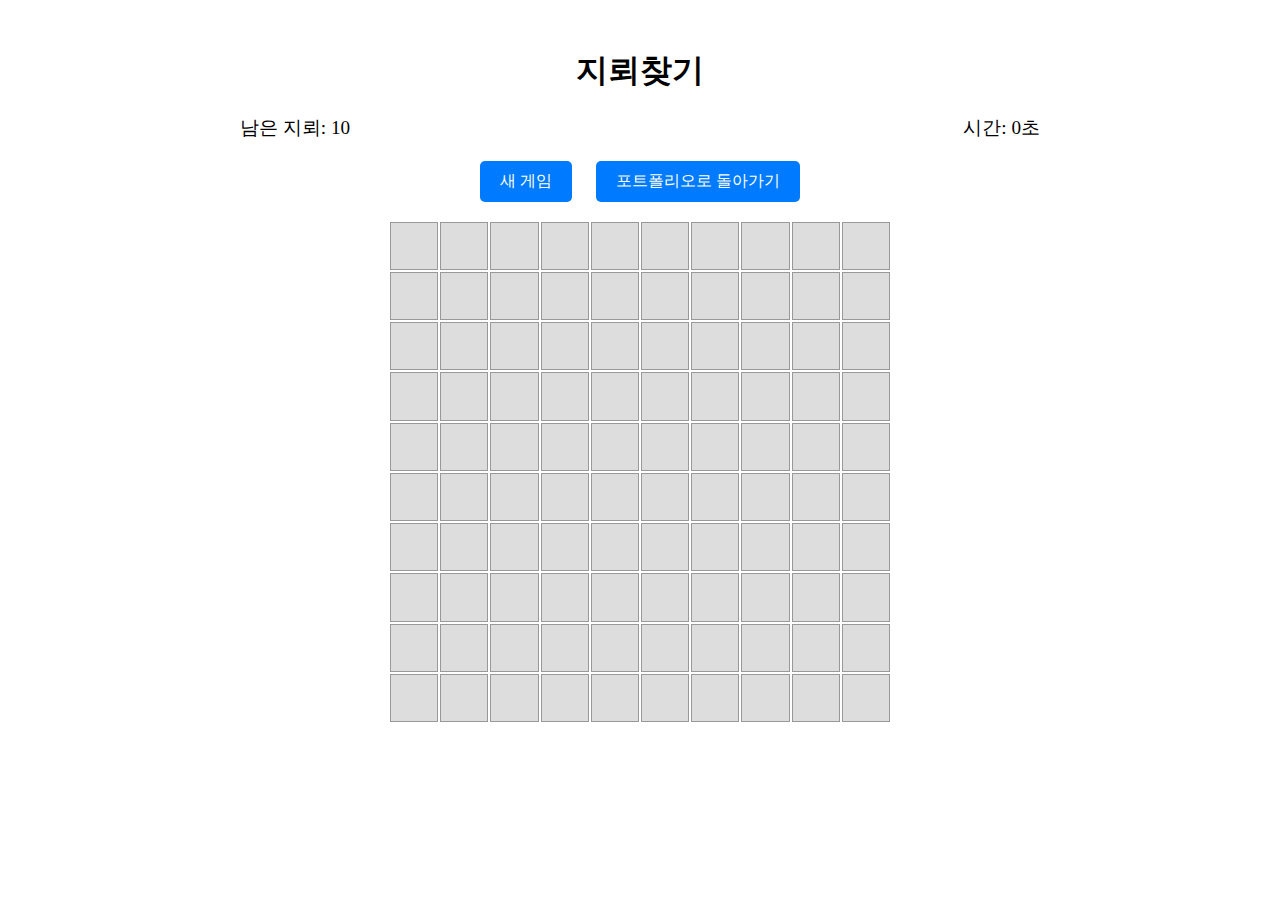
==== minesweeper.html @ d7d3e3eb "first" ====
<!DOCTYPE html>
<html lang="ko">
<head>
    <meta charset="UTF-8">
    <meta name="viewport" content="width=device-width, initial-scale=1.0">
    <title>지뢰찾기 게임</title>
    <link rel="stylesheet" href="css/minesweeper.css">
</head>
<body>
    <div class="game-container">
        <h1>지뢰찾기</h1>
        <div class="game-info">
            <div class="mines-count">남은 지뢰: <span id="minesLeft">10</span></div>
            <div class="timer">시간: <span id="timer">0</span>초</div>
        </div>
        <div class="controls">
            <button id="newGame">새 게임</button>
            <button id="backToPortfolio">포트폴리오로 돌아가기</button>
        </div>
        <div class="board" id="board"></div>
        <div class="game-status" id="gameStatus"></div>
    </div>
    <script src="js/minesweeper.js"></script>
</body>
</html>
---- css/minesweeper.css ----
.game-container {
    max-width: 800px;
    margin: 0 auto;
    padding: 20px;
    text-align: center;
}

.game-info {
    display: flex;
    justify-content: space-between;
    margin: 20px 0;
    font-size: 1.2em;
}

.controls {
    margin: 20px 0;
}

.controls button {
    padding: 10px 20px;
    margin: 0 10px;
    font-size: 1em;
    cursor: pointer;
    background-color: #007bff;
    color: white;
    border: none;
    border-radius: 5px;
    transition: background-color 0.3s;
}

.controls button:hover {
    background-color: #0056b3;
}

.board {
    display: grid;
    grid-template-columns: repeat(10, 1fr);
    gap: 2px;
    margin: 20px auto;
    max-width: 500px;
}

.cell {
    aspect-ratio: 1;
    display: flex;
    align-items: center;
    justify-content: center;
    background-color: #ddd;
    border: 1px solid #999;
    cursor: pointer;
    font-weight: bold;
    transition: background-color 0.2s;
}

.cell:hover {
    background-color: #ccc;
}

.cell.revealed {
    background-color: #fff;
}

.cell.mine {
    background-color: #ff4444;
}

.cell.flagged {
    background-color: #ffcc00;
}

.game-status {
    margin-top: 20px;
    font-size: 1.2em;
    font-weight: bold;
    min-height: 30px;
}

/* 숫자 색상 */
.cell[data-value="1"] { color: blue; }
.cell[data-value="2"] { color: green; }
.cell[data-value="3"] { color: red; }
.cell[data-value="4"] { color: darkblue; }
.cell[data-value="5"] { color: darkred; }
.cell[data-value="6"] { color: teal; }
.cell[data-value="7"] { color: black; }
.cell[data-value="8"] { color: gray; }
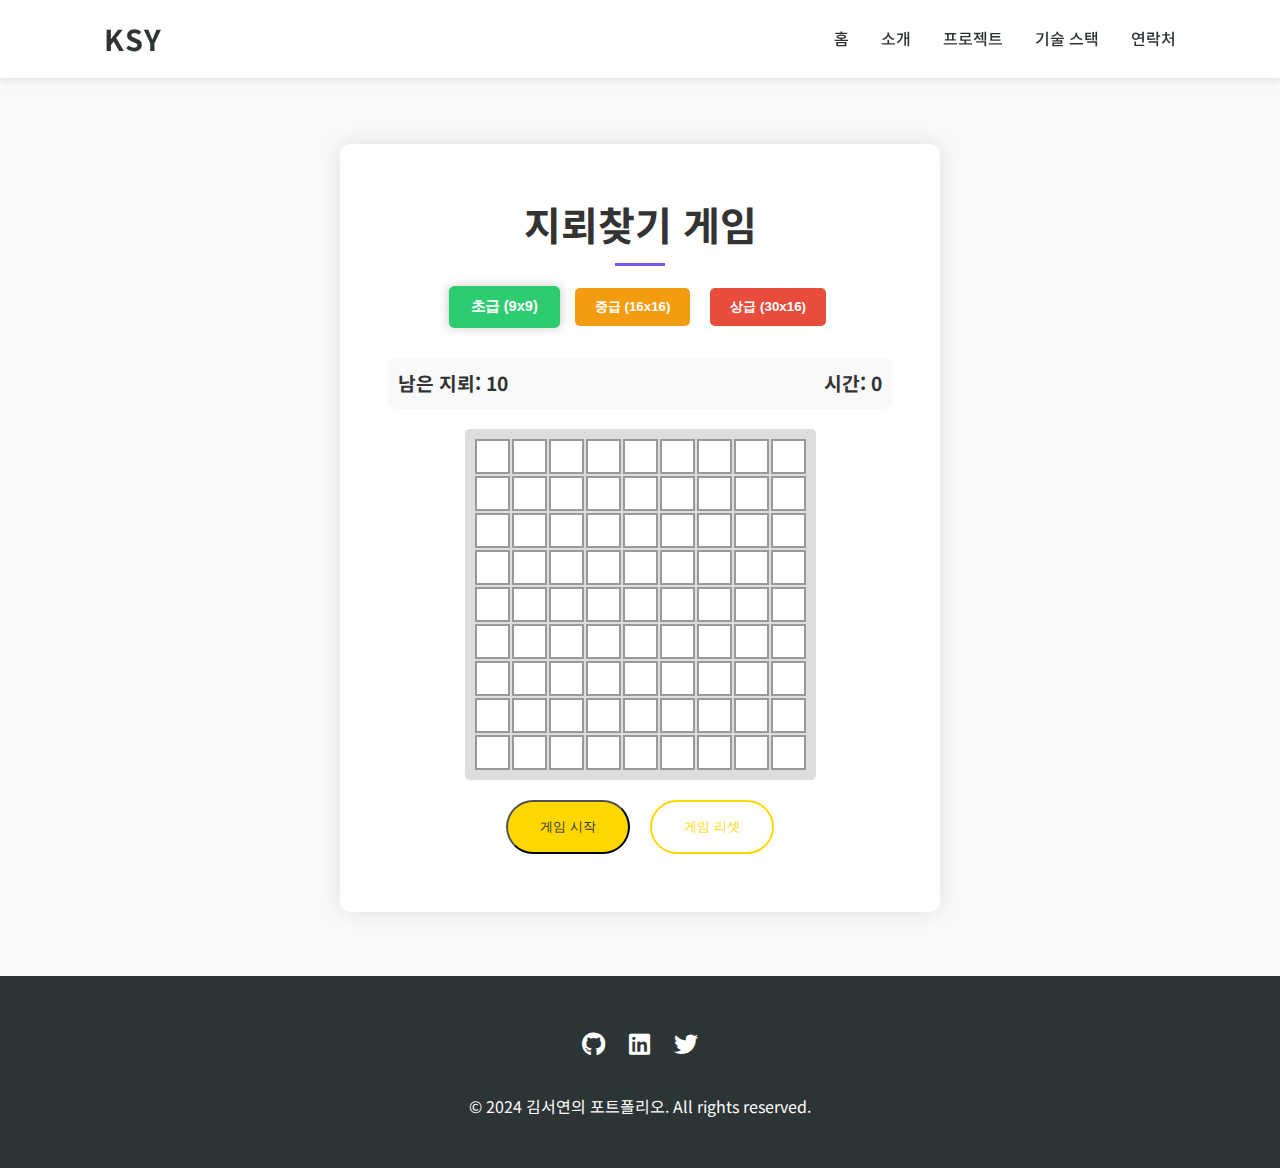
==== commit e40e5cfe: "게임추가" ====
--- a/minesweeper.html
+++ b/minesweeper.html
@@ -4,22 +4,172 @@
     <meta charset="UTF-8">
     <meta name="viewport" content="width=device-width, initial-scale=1.0">
     <title>지뢰찾기 게임</title>
-    <link rel="stylesheet" href="css/minesweeper.css">
+    <link rel="stylesheet" href="css/style.css">
+    <link rel="stylesheet" href="https://cdnjs.cloudflare.com/ajax/libs/font-awesome/6.0.0/css/all.min.css">
+    <link href="https://fonts.googleapis.com/css2?family=Noto+Sans+KR:wght@300;400;500;700&display=swap" rel="stylesheet">
+    <style>
+        main {
+            padding-top: 80px;
+            min-height: calc(100vh - 160px);
+        }
+        .game-container {
+            max-width: 600px;
+            margin: 4rem auto;
+            padding: 3rem;
+            background-color: #fff;
+            border-radius: 10px;
+            box-shadow: 0 0 20px rgba(0, 0, 0, 0.1);
+        }
+        .game-title {
+            text-align: center;
+            margin-bottom: 2rem;
+            color: #333;
+        }
+        .difficulty-selector {
+            display: flex;
+            justify-content: center;
+            gap: 20px;
+            margin-bottom: 2rem;
+        }
+        .difficulty-btn {
+            padding: 10px 20px;
+            border: none;
+            border-radius: 5px;
+            cursor: pointer;
+            font-weight: bold;
+            transition: all 0.3s;
+        }
+        .difficulty-btn:hover {
+            transform: translateY(-2px);
+        }
+        .difficulty-btn.easy {
+            background-color: #2ecc71;
+            color: white;
+        }
+        .difficulty-btn.medium {
+            background-color: #f39c12;
+            color: white;
+        }
+        .difficulty-btn.hard {
+            background-color: #e74c3c;
+            color: white;
+        }
+        .difficulty-btn.selected {
+            transform: scale(1.1);
+            box-shadow: 0 0 10px rgba(0, 0, 0, 0.2);
+        }
+        .game-info {
+            display: flex;
+            justify-content: space-between;
+            margin-bottom: 20px;
+            padding: 10px;
+            background-color: #f8f9fa;
+            border-radius: 8px;
+        }
+        .game-info span {
+            font-size: 1.2rem;
+            font-weight: bold;
+        }
+        #board {
+            display: grid;
+            gap: 2px;
+            background-color: #ddd;
+            padding: 10px;
+            border-radius: 5px;
+            margin: 0 auto;
+            width: fit-content;
+        }
+        .cell {
+            width: 35px;
+            height: 35px;
+            background-color: #fff;
+            border: 2px solid #999;
+            display: flex;
+            align-items: center;
+            justify-content: center;
+            font-size: 1.1rem;
+            cursor: pointer;
+            user-select: none;
+        }
+        .cell:hover {
+            background-color: #f0f0f0;
+        }
+        .cell.revealed {
+            background-color: #e0e0e0;
+        }
+        .cell.mine {
+            background-color: #ff6b6b;
+        }
+        .cell.flagged {
+            background-color: #ffd166;
+        }
+        .cell[data-value="1"] { color: #0000ff; }
+        .cell[data-value="2"] { color: #008000; }
+        .cell[data-value="3"] { color: #ff0000; }
+        .cell[data-value="4"] { color: #000080; }
+        .cell[data-value="5"] { color: #800000; }
+        .cell[data-value="6"] { color: #008080; }
+        .cell[data-value="7"] { color: #000000; }
+        .cell[data-value="8"] { color: #808080; }
+        .game-controls {
+            display: flex;
+            justify-content: center;
+            gap: 20px;
+            margin-top: 20px;
+        }
+        .game-status {
+            text-align: center;
+            font-size: 1.2rem;
+            font-weight: bold;
+            margin: 10px 0;
+            color: #4CAF50;
+        }
+    </style>
 </head>
 <body>
-    <div class="game-container">
-        <h1>지뢰찾기</h1>
-        <div class="game-info">
-            <div class="mines-count">남은 지뢰: <span id="minesLeft">10</span></div>
-            <div class="timer">시간: <span id="timer">0</span>초</div>
+    <header>
+        <nav>
+            <div class="logo">KSY</div>
+            <ul class="nav-links">
+                <li><a href="index.html#home">홈</a></li>
+                <li><a href="index.html#about">소개</a></li>
+                <li><a href="index.html#projects">프로젝트</a></li>
+                <li><a href="index.html#skills">기술 스택</a></li>
+                <li><a href="index.html#contact">연락처</a></li>
+            </ul>
+        </nav>
+    </header>
+
+    <main>
+        <div class="game-container">
+            <h2 class="game-title">지뢰찾기 게임</h2>
+            <div class="difficulty-selector">
+                <button class="difficulty-btn easy selected" data-difficulty="easy">초급 (9x9)</button>
+                <button class="difficulty-btn medium" data-difficulty="medium">중급 (16x16)</button>
+                <button class="difficulty-btn hard" data-difficulty="hard">상급 (30x16)</button>
+            </div>
+            <div class="game-info">
+                <span>남은 지뢰: <span id="minesLeft">0</span></span>
+                <span>시간: <span id="timer">0</span></span>
+            </div>
+            <div id="board"></div>
+            <div class="game-controls">
+                <button id="startGame" class="btn primary">게임 시작</button>
+                <button id="resetGame" class="btn secondary">게임 리셋</button>
+            </div>
+            <div id="gameStatus" class="game-status"></div>
         </div>
-        <div class="controls">
-            <button id="newGame">새 게임</button>
-            <button id="backToPortfolio">포트폴리오로 돌아가기</button>
+    </main>
+
+    <footer>
+        <div class="social-links">
+            <a href="#"><i class="fab fa-github"></i></a>
+            <a href="#"><i class="fab fa-linkedin"></i></a>
+            <a href="#"><i class="fab fa-twitter"></i></a>
         </div>
-        <div class="board" id="board"></div>
-        <div class="game-status" id="gameStatus"></div>
-    </div>
+        <p>&copy; 2024 김서연의 포트폴리오. All rights reserved.</p>
+    </footer>
+
     <script src="js/minesweeper.js"></script>
 </body>
 </html> --- a/css/style.css
+++ b/css/style.css
@@ -0,0 +1,432 @@
+/* 기본 스타일 */
+* {
+    margin: 0;
+    padding: 0;
+    box-sizing: border-box;
+}
+
+body {
+    font-family: 'Noto Sans KR', sans-serif;
+    line-height: 1.6;
+    color: #333;
+    background-color: #f8f9fa;
+}
+
+/* 헤더 스타일 */
+header {
+    background-color: rgba(255, 255, 255, 0.95);
+    box-shadow: 0 2px 10px rgba(0,0,0,0.1);
+    position: fixed;
+    width: 100%;
+    top: 0;
+    z-index: 1000;
+    backdrop-filter: blur(10px);
+}
+
+nav {
+    display: flex;
+    justify-content: space-between;
+    align-items: center;
+    padding: 1rem 5%;
+    max-width: 1200px;
+    margin: 0 auto;
+}
+
+.logo {
+    font-size: 1.8rem;
+    font-weight: 700;
+    color: #2d3436;
+    letter-spacing: 2px;
+}
+
+.nav-links {
+    display: flex;
+    list-style: none;
+    gap: 2rem;
+}
+
+.nav-links a {
+    text-decoration: none;
+    color: #2d3436;
+    font-weight: 500;
+    transition: color 0.3s;
+    position: relative;
+}
+
+.nav-links a::after {
+    content: '';
+    position: absolute;
+    width: 0;
+    height: 2px;
+    bottom: -5px;
+    left: 0;
+    background-color: #6c5ce7;
+    transition: width 0.3s;
+}
+
+.nav-links a:hover::after {
+    width: 100%;
+}
+
+/* 섹션 공통 스타일 */
+section {
+    padding: 8rem 5%;
+    min-height: 100vh;
+    display: flex;
+    flex-direction: column;
+    justify-content: center;
+}
+
+h2 {
+    text-align: center;
+    margin-bottom: 4rem;
+    font-size: 2.5rem;
+    color: #2d3436;
+    position: relative;
+}
+
+h2::after {
+    content: '';
+    position: absolute;
+    bottom: -10px;
+    left: 50%;
+    transform: translateX(-50%);
+    width: 50px;
+    height: 3px;
+    background-color: #6c5ce7;
+}
+
+/* 히어로 섹션 */
+.hero {
+    background: linear-gradient(135deg, #6c5ce7, #a363d9);
+    color: white;
+    text-align: center;
+    padding-top: 8rem;
+    position: relative;
+    overflow: hidden;
+}
+
+.hero::before {
+    content: '';
+    position: absolute;
+    top: 0;
+    left: 0;
+    right: 0;
+    bottom: 0;
+    background: url('data:image/svg+xml,<svg xmlns="http://www.w3.org/2000/svg" viewBox="0 0 1440 320"><path fill="rgba(255,255,255,0.1)" d="M0,96L48,112C96,128,192,160,288,160C384,160,480,128,576,112C672,96,768,96,864,112C960,128,1056,160,1152,160C1248,160,1344,128,1392,112L1440,96L1440,320L1392,320C1344,320,1248,320,1152,320C1056,320,960,320,864,320C768,320,672,320,576,320C480,320,384,320,288,320C192,320,96,320,48,320L0,320Z"></path></svg>') no-repeat bottom;
+    background-size: cover;
+    opacity: 0.1;
+}
+
+.hero-content {
+    position: relative;
+    z-index: 1;
+    max-width: 800px;
+    margin: 0 auto;
+}
+
+.hero h1 {
+    font-size: 3.5rem;
+    margin-bottom: 1rem;
+    line-height: 1.2;
+}
+
+.highlight {
+    color: #ffd700;
+    position: relative;
+    display: inline-block;
+}
+
+.highlight::after {
+    content: '';
+    position: absolute;
+    bottom: -5px;
+    left: 0;
+    width: 100%;
+    height: 3px;
+    background-color: #ffd700;
+}
+
+.subtitle {
+    font-size: 1.5rem;
+    margin-bottom: 2rem;
+    opacity: 0.9;
+}
+
+.hero-buttons {
+    display: flex;
+    gap: 1rem;
+    justify-content: center;
+}
+
+.btn {
+    padding: 1rem 2rem;
+    border-radius: 30px;
+    text-decoration: none;
+    font-weight: 500;
+    transition: all 0.3s;
+}
+
+.btn.primary {
+    background-color: #ffd700;
+    color: #2d3436;
+}
+
+.btn.secondary {
+    background-color: transparent;
+    border: 2px solid #ffd700;
+    color: #ffd700;
+}
+
+.btn:hover {
+    transform: translateY(-3px);
+    box-shadow: 0 5px 15px rgba(0,0,0,0.2);
+}
+
+.scroll-indicator {
+    position: absolute;
+    bottom: 2rem;
+    left: 50%;
+    transform: translateX(-50%);
+    animation: bounce 2s infinite;
+}
+
+@keyframes bounce {
+    0%, 20%, 50%, 80%, 100% {
+        transform: translateY(0);
+    }
+    40% {
+        transform: translateY(-30px);
+    }
+    60% {
+        transform: translateY(-15px);
+    }
+}
+
+/* 소개 섹션 */
+.about-content {
+    display: grid;
+    grid-template-columns: 1fr 1fr;
+    gap: 4rem;
+    max-width: 1200px;
+    margin: 0 auto;
+    align-items: center;
+}
+
+.about-text {
+    font-size: 1.1rem;
+}
+
+.about-text ul {
+    list-style: none;
+    margin-top: 1rem;
+}
+
+.about-text li {
+    margin-bottom: 0.5rem;
+    padding-left: 1.5rem;
+    position: relative;
+}
+
+.about-text li::before {
+    content: '•';
+    color: #6c5ce7;
+    position: absolute;
+    left: 0;
+}
+
+.about-image img {
+    width: 100%;
+    border-radius: 10px;
+    box-shadow: 0 10px 30px rgba(0,0,0,0.1);
+}
+
+/* 프로젝트 섹션 */
+.project-grid {
+    display: grid;
+    grid-template-columns: repeat(auto-fit, minmax(350px, 1fr));
+    gap: 2rem;
+    max-width: 1200px;
+    margin: 0 auto;
+}
+
+.project-card {
+    background: white;
+    border-radius: 10px;
+    overflow: hidden;
+    box-shadow: 0 5px 15px rgba(0,0,0,0.1);
+    transition: transform 0.3s;
+}
+
+.project-card:hover {
+    transform: translateY(-10px);
+}
+
+.project-image img {
+    width: 100%;
+    height: 200px;
+    object-fit: cover;
+}
+
+.project-content {
+    padding: 1.5rem;
+}
+
+.project-content h3 {
+    margin-bottom: 0.5rem;
+    color: #2d3436;
+}
+
+.project-content p {
+    color: #636e72;
+    margin-bottom: 1rem;
+}
+
+.project-tags {
+    display: flex;
+    flex-wrap: wrap;
+    gap: 0.5rem;
+}
+
+.project-tags span {
+    background-color: #f1f2f6;
+    padding: 0.3rem 0.8rem;
+    border-radius: 20px;
+    font-size: 0.9rem;
+    color: #6c5ce7;
+}
+
+/* 기술 스택 섹션 */
+.skills-grid {
+    display: grid;
+    grid-template-columns: repeat(auto-fit, minmax(120px, 1fr));
+    gap: 2rem;
+    max-width: 1000px;
+    margin: 0 auto;
+}
+
+.skill-item {
+    text-align: center;
+    padding: 1.5rem;
+    background: white;
+    border-radius: 10px;
+    box-shadow: 0 5px 15px rgba(0,0,0,0.1);
+    transition: transform 0.3s;
+}
+
+.skill-item:hover {
+    transform: translateY(-5px);
+}
+
+.skill-item i {
+    font-size: 2.5rem;
+    margin-bottom: 1rem;
+    color: #6c5ce7;
+}
+
+.skill-item span {
+    display: block;
+    font-weight: 500;
+    color: #2d3436;
+}
+
+/* 연락처 섹션 */
+.contact-container {
+    display: grid;
+    grid-template-columns: 1fr 2fr;
+    gap: 4rem;
+    max-width: 1200px;
+    margin: 0 auto;
+}
+
+.contact-info {
+    display: flex;
+    flex-direction: column;
+    gap: 2rem;
+}
+
+.contact-item {
+    display: flex;
+    align-items: center;
+    gap: 1rem;
+}
+
+.contact-item i {
+    font-size: 1.5rem;
+    color: #6c5ce7;
+}
+
+.contact-form {
+    background: white;
+    padding: 2rem;
+    border-radius: 10px;
+    box-shadow: 0 5px 15px rgba(0,0,0,0.1);
+}
+
+.contact-form input,
+.contact-form textarea {
+    width: 100%;
+    padding: 1rem;
+    margin-bottom: 1rem;
+    border: 1px solid #dfe6e9;
+    border-radius: 5px;
+    font-family: inherit;
+}
+
+.contact-form textarea {
+    height: 150px;
+    resize: vertical;
+}
+
+/* 푸터 */
+footer {
+    background-color: #2d3436;
+    color: white;
+    text-align: center;
+    padding: 3rem 2rem;
+}
+
+.social-links {
+    display: flex;
+    justify-content: center;
+    gap: 1.5rem;
+    margin-bottom: 2rem;
+}
+
+.social-links a {
+    color: white;
+    font-size: 1.5rem;
+    transition: color 0.3s;
+}
+
+.social-links a:hover {
+    color: #6c5ce7;
+}
+
+/* 반응형 디자인 */
+@media (max-width: 768px) {
+    .nav-links {
+        display: none;
+    }
+    
+    .hero h1 {
+        font-size: 2.5rem;
+    }
+    
+    .about-content,
+    .contact-container {
+        grid-template-columns: 1fr;
+    }
+    
+    .hero-buttons {
+        flex-direction: column;
+    }
+    
+    .btn {
+        text-align: center;
+    }
+    
+    section {
+        padding: 6rem 5%;
+    }
+} 